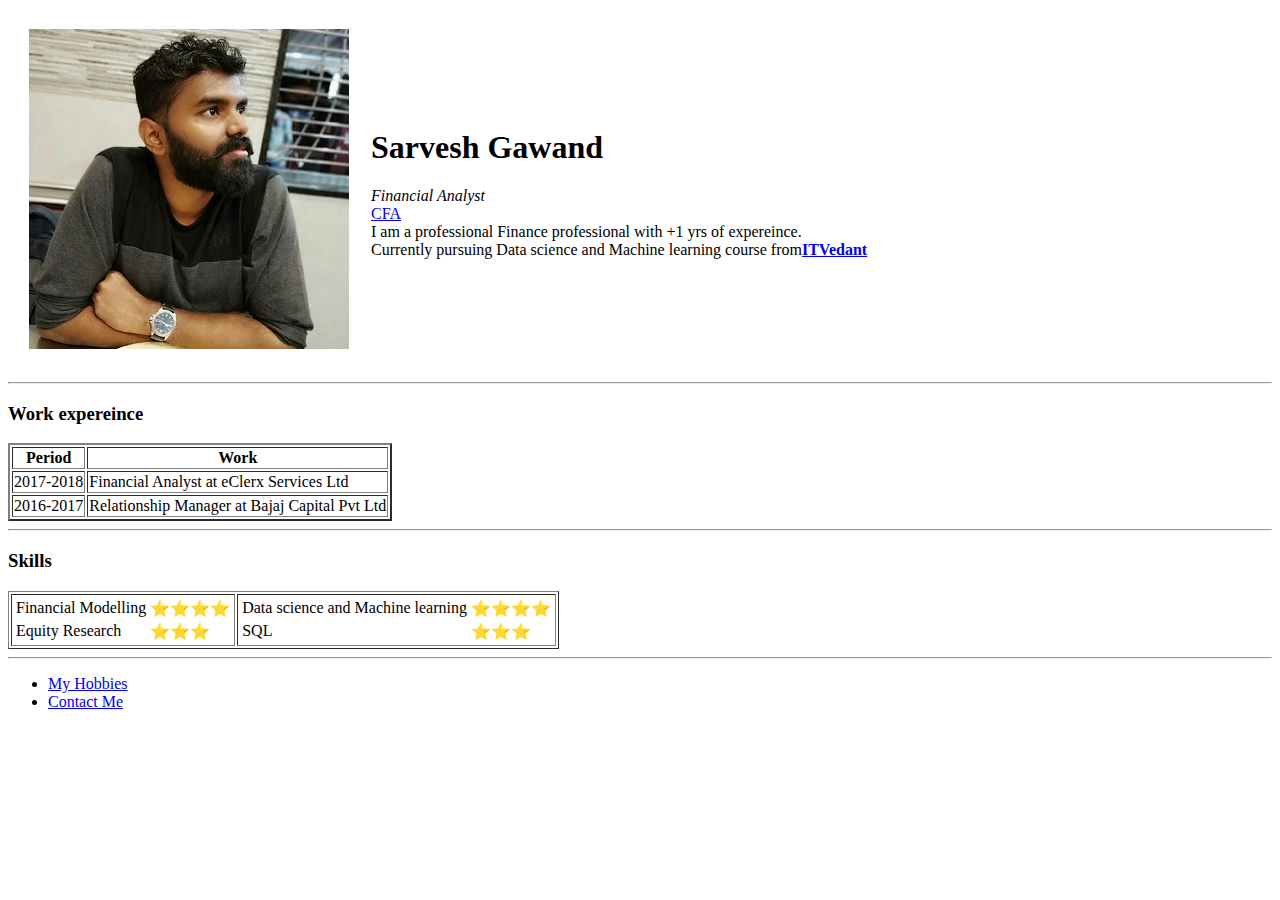
==== index.html @ cd49fa75 "Add files via upload" ====
<!DOCTYPE html>
<html lang="en" dir="ltr">

<head>
  <meta charset="utf-8">
  <title>Sarvesh Personal site</title>
</head>

<body>
  <table cellspacing="20">
    <tr>
      <td><img src="min.jpg" alt="Sarvesh profile image"></td>
      <td>
        <h1 centre>Sarvesh Gawand</h1>
        <p><em>Financial Analyst</em>
          <br>
          <a href="https://basno.com/bug7bef2">CFA</a><br>
          I am a professional Finance professional with +1 yrs of expereince.<br>
          Currently pursuing Data science and Machine learning course from<a href="https://www.itvedant.com/"><strong>ITVedant</strong></a>
      </td>
    </tr>
  </table>


  <hr>

  </ul>
  <h3>Work expereince</h3>
  <table border="2px">
    <thead>
      <tr>
        <th>Period</th>
        <th>Work</th>
      </tr>
    </thead>
    <tr>
      <td>2017-2018</td>
      <td>Financial Analyst at eClerx Services Ltd</td>
    </tr>
    <tr>
      <td>2016-2017</td>
      <td>Relationship Manager at Bajaj Capital Pvt Ltd</td>
    </tr>

  </table>
  <hr>
  <h3>Skills</h3>
<table border="1px">
  <tr>
    <td>
      <table>
        <tr>
          <td>Financial Modelling</td>
          <td>⭐⭐⭐⭐</td>
        </tr>
        <tr>
          <td>Equity Research</td>
          <td>⭐⭐⭐</td>
        </tr>
      </table>
    </td>
    <td>
      <table>
        <tr>
          <td>Data science and Machine learning</td>
          <td>⭐⭐⭐⭐</td>
        </tr>
        <tr>
          <td>SQL</td>
          <td>⭐⭐⭐</td>
        </tr>
      </table>
    </td>
  </tr>
</table>

<hr>
  <ul>
    <li><a href="Hobbies.html">My Hobbies</a></li>
    <li><a href="Contact.html">Contact Me</a></li>
  </ul>
  </p>
</body>

</html>
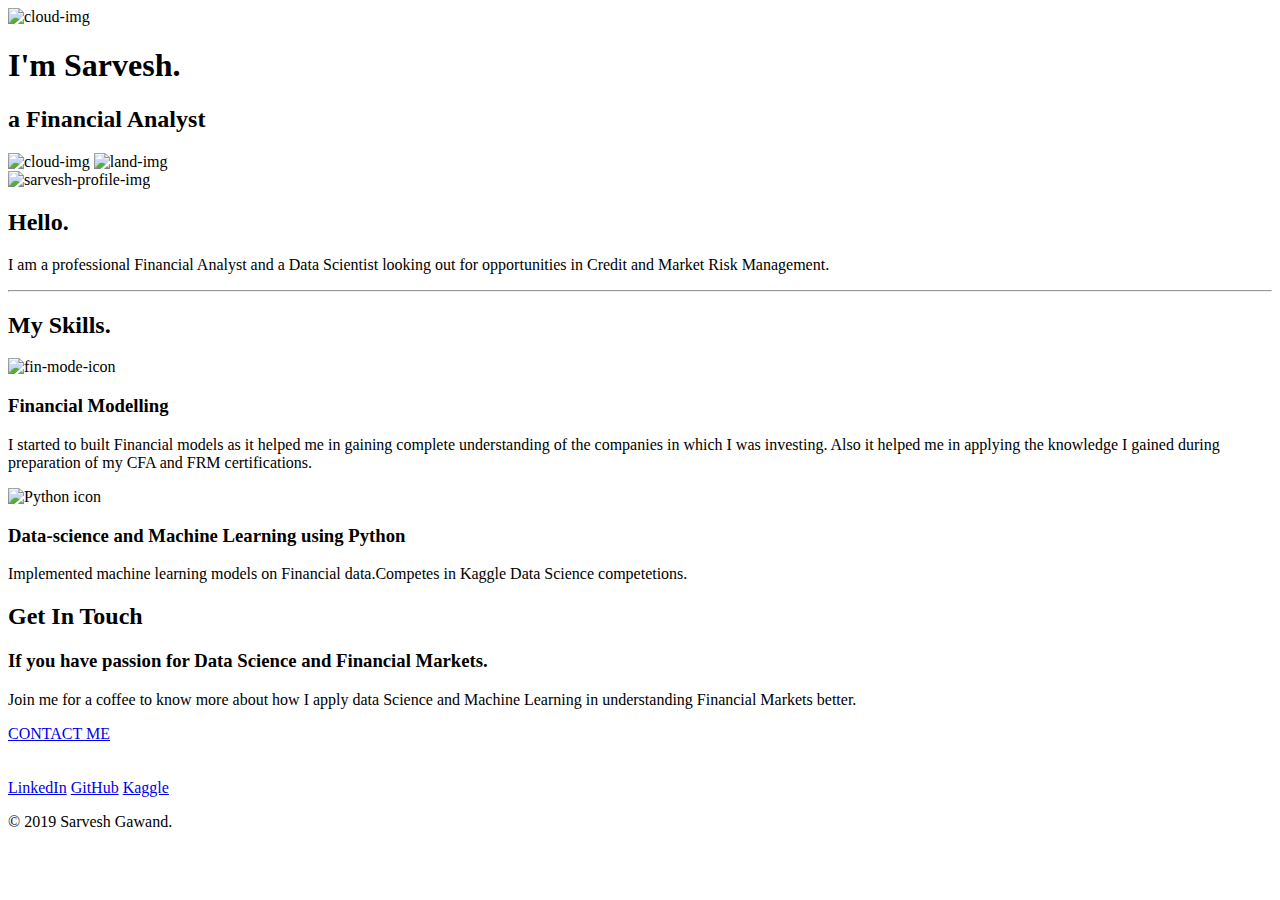
==== commit 9f18e266: "Add files via upload" ====
--- a/index.html
+++ b/index.html
@@ -1,85 +1,59 @@
 <!DOCTYPE html>
 <html lang="en" dir="ltr">
+  <head>
+    <meta charset="utf-8">
+    <title>Sarvesh Gawand</title>
+    <link rel="stylesheet" href="css/styles.css">
+    <link rel="icon" href="favicon.ico">
+    <link href="https://fonts.googleapis.com/css?family=Merienda|Merienda+One|Merriweather+Sans|Sacramento&display=swap" rel="stylesheet">
+     </head>
+  <body>
+    
+    <div class="top-conatiner">
+      <img class = "top-cloud" src="Images/white-cloud.png" alt="cloud-img">
 
-<head>
-  <meta charset="utf-8">
-  <title>Sarvesh Personal site</title>
-</head>
+      <h1>I'm Sarvesh.</h1>
+      <h2>a Financial Analyst</h2>
+      <img class="bottom-cloud" src="Images/white-cloud.png" alt="cloud-img"> 
+      <img src="Images/land.svg" alt="land-img">   
+    </div>
 
-<body>
-  <table cellspacing="20">
-    <tr>
-      <td><img src="min.jpg" alt="Sarvesh profile image"></td>
-      <td>
-        <h1 centre>Sarvesh Gawand</h1>
-        <p><em>Financial Analyst</em>
-          <br>
-          <a href="https://basno.com/bug7bef2">CFA</a><br>
-          I am a professional Finance professional with +1 yrs of expereince.<br>
-          Currently pursuing Data science and Machine learning course from<a href="https://www.itvedant.com/"><strong>ITVedant</strong></a>
-      </td>
-    </tr>
-  </table>
+    <div class="middle-container">
+        <div class="profile">
+          <img src="Images/profile.jpg" alt="sarvesh-profile-img">
+          <h2>Hello.</h2>
+          <p class ="intro"> I am a professional Financial Analyst and a Data Scientist  looking out for opportunities in Credit and Market Risk Management.</p>
+        </div>
+        <hr>
+        <div class="skills">
+          <h2>My Skills.</h2>
+          <div class="skill-row">
+            <img class="fin-mod" src="Images/Financial modelling.png" alt="fin-mode-icon">
+            <h3>Financial Modelling</h3>
+            <p>I started to built Financial models as it helped me in gaining complete understanding of the companies in which I was investing. Also it helped me in applying the knowledge I gained during preparation of my CFA and FRM certifications.</p>
+          </div>
+          <div class="skill-row">
+            <img class="Data" src="Images/python.png" alt="Python icon">
+            <h3>Data-science and Machine Learning using Python</h3>
+            <p>Implemented machine learning models on Financial data.Competes in Kaggle Data Science competetions.</p>
+          </div>
+        </div>
+        <div class="contact-me">
+            <h2>Get In Touch</h2>
+            <h3>If you have passion for Data Science and Financial Markets.</h3>
+            <p class = "contact-message">Join me for a coffee to know more about how I apply data Science and Machine Learning in understanding Financial Markets better.</p>
+            <a class="btn" href="mailto:sarvesh.gawand@gmail.com">CONTACT ME</a><br><br><br>
+        </div>
+        
+    </div>
+        
 
-
-  <hr>
-
-  </ul>
-  <h3>Work expereince</h3>
-  <table border="2px">
-    <thead>
-      <tr>
-        <th>Period</th>
-        <th>Work</th>
-      </tr>
-    </thead>
-    <tr>
-      <td>2017-2018</td>
-      <td>Financial Analyst at eClerx Services Ltd</td>
-    </tr>
-    <tr>
-      <td>2016-2017</td>
-      <td>Relationship Manager at Bajaj Capital Pvt Ltd</td>
-    </tr>
-
-  </table>
-  <hr>
-  <h3>Skills</h3>
-<table border="1px">
-  <tr>
-    <td>
-      <table>
-        <tr>
-          <td>Financial Modelling</td>
-          <td>⭐⭐⭐⭐</td>
-        </tr>
-        <tr>
-          <td>Equity Research</td>
-          <td>⭐⭐⭐</td>
-        </tr>
-      </table>
-    </td>
-    <td>
-      <table>
-        <tr>
-          <td>Data science and Machine learning</td>
-          <td>⭐⭐⭐⭐</td>
-        </tr>
-        <tr>
-          <td>SQL</td>
-          <td>⭐⭐⭐</td>
-        </tr>
-      </table>
-    </td>
-  </tr>
-</table>
-
-<hr>
-  <ul>
-    <li><a href="Hobbies.html">My Hobbies</a></li>
-    <li><a href="Contact.html">Contact Me</a></li>
-  </ul>
-  </p>
-</body>
-
+  <div class="bottom-container">
+          <a class="footer-link" href="https://www.linkedin.com/in/sarvesh-gawand-99610942/">LinkedIn</a>
+          <a class="footer-link" href="https://github.com/sarveshgawand">GitHub</a>
+          <a class="footer-link" href="https://www.kaggle.com/sarveshgawand">Kaggle</a>
+          <p class = "copyright">© 2019 Sarvesh Gawand.</p>
+      </div>
+  
+  </body>
 </html>
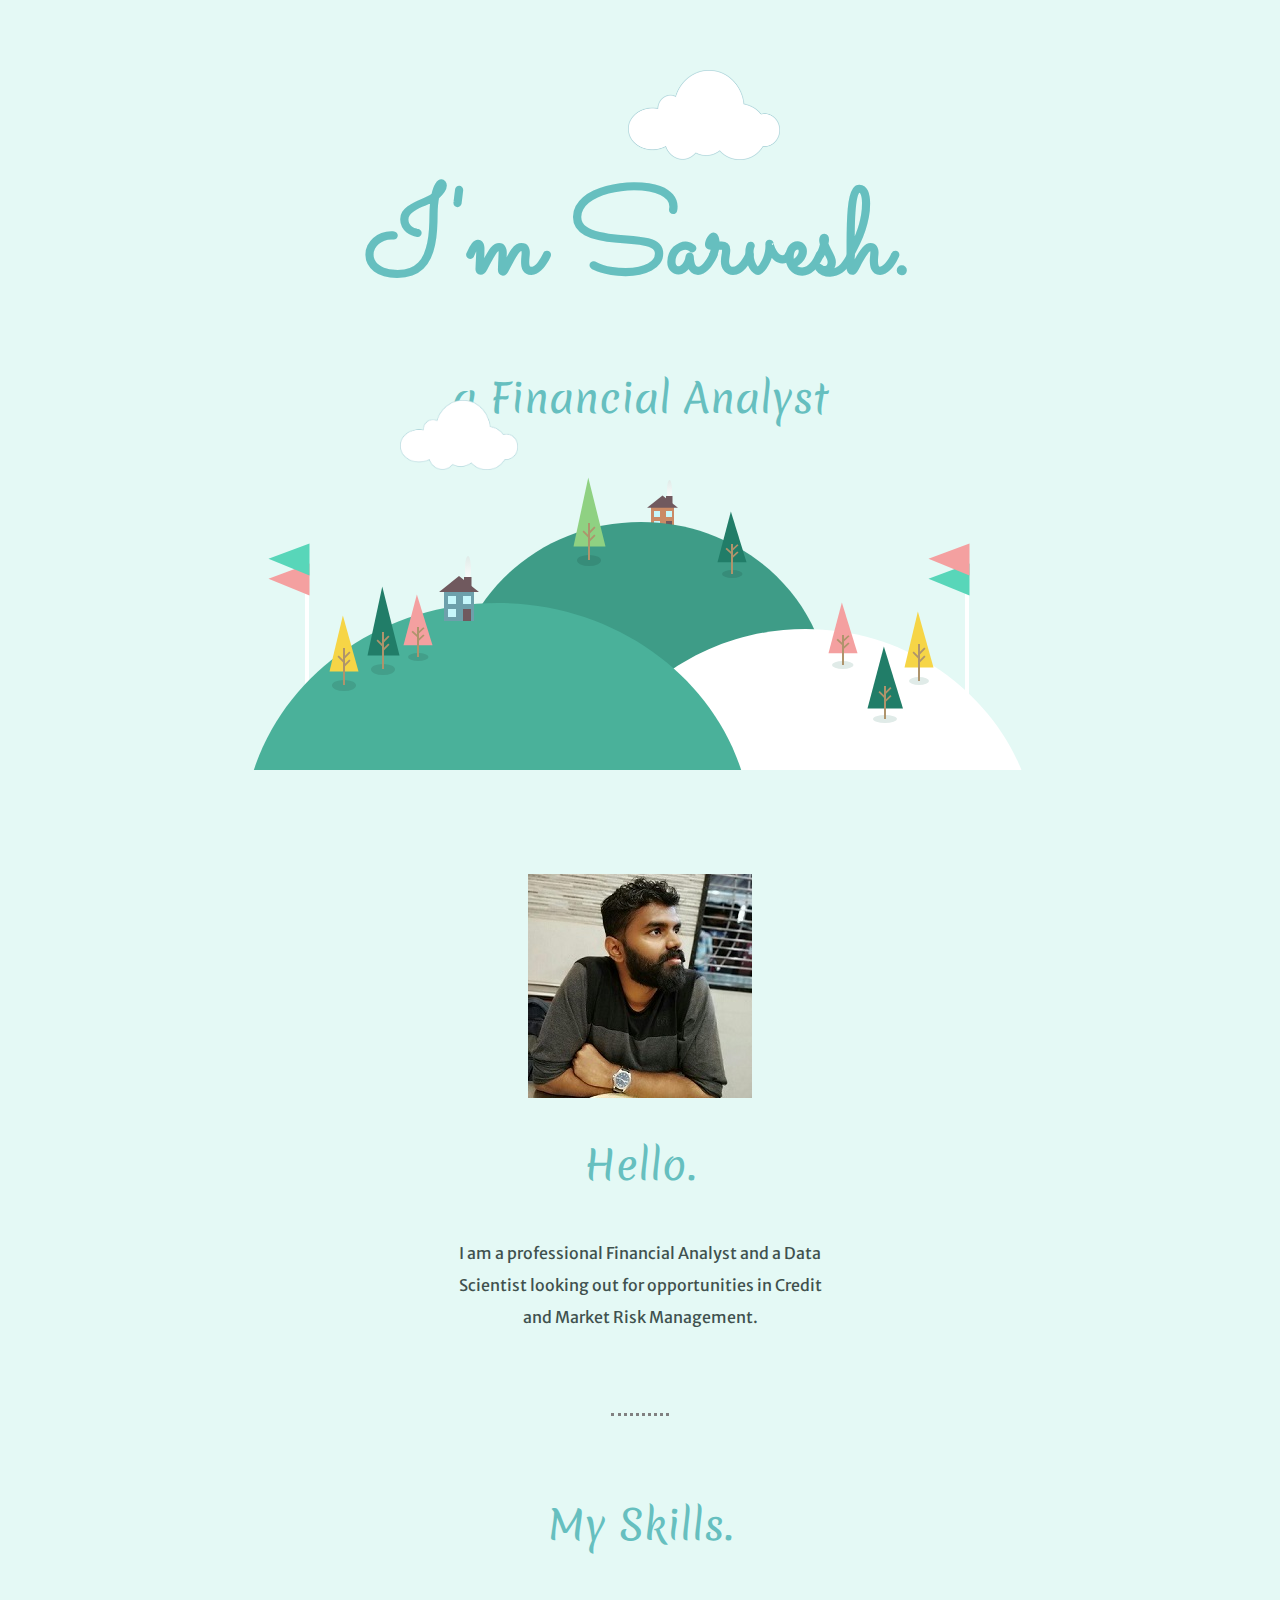
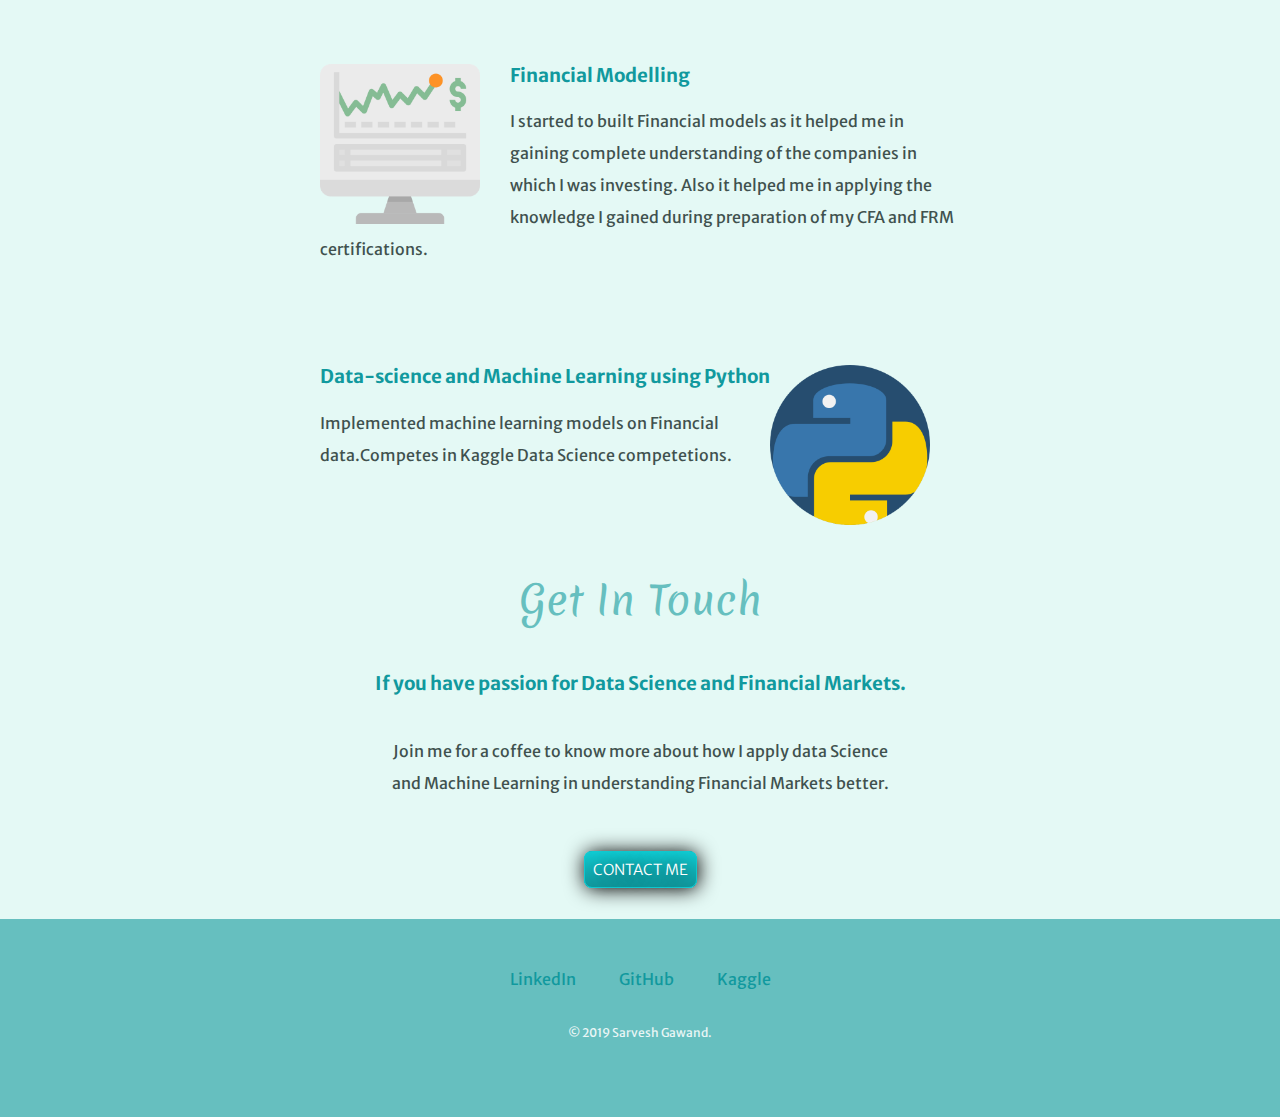
==== commit 03f0de2f: "Add files via upload" ====
--- a/index.html
+++ b/index.html
@@ -3,24 +3,24 @@
   <head>
     <meta charset="utf-8">
     <title>Sarvesh Gawand</title>
-    <link rel="stylesheet" href="css/styles.css">
+    <link rel="stylesheet" href="styles.css">
     <link rel="icon" href="favicon.ico">
     <link href="https://fonts.googleapis.com/css?family=Merienda|Merienda+One|Merriweather+Sans|Sacramento&display=swap" rel="stylesheet">
      </head>
   <body>
     
     <div class="top-conatiner">
-      <img class = "top-cloud" src="Images/white-cloud.png" alt="cloud-img">
+      <img class = "top-cloud" src="white-cloud.png" alt="cloud-img">
 
       <h1>I'm Sarvesh.</h1>
       <h2>a Financial Analyst</h2>
-      <img class="bottom-cloud" src="Images/white-cloud.png" alt="cloud-img"> 
-      <img src="Images/land.svg" alt="land-img">   
+      <img class="bottom-cloud" src="white-cloud.png" alt="cloud-img"> 
+      <img src="land.svg" alt="land-img">   
     </div>
 
     <div class="middle-container">
         <div class="profile">
-          <img src="Images/profile.jpg" alt="sarvesh-profile-img">
+          <img src="profile.jpg" alt="sarvesh-profile-img">
           <h2>Hello.</h2>
           <p class ="intro"> I am a professional Financial Analyst and a Data Scientist  looking out for opportunities in Credit and Market Risk Management.</p>
         </div>
@@ -28,12 +28,12 @@
         <div class="skills">
           <h2>My Skills.</h2>
           <div class="skill-row">
-            <img class="fin-mod" src="Images/Financial modelling.png" alt="fin-mode-icon">
+            <img class="fin-mod" src="Financial modelling.png" alt="fin-mode-icon">
             <h3>Financial Modelling</h3>
             <p>I started to built Financial models as it helped me in gaining complete understanding of the companies in which I was investing. Also it helped me in applying the knowledge I gained during preparation of my CFA and FRM certifications.</p>
           </div>
           <div class="skill-row">
-            <img class="Data" src="Images/python.png" alt="Python icon">
+            <img class="Data" src="python.png" alt="Python icon">
             <h3>Data-science and Machine Learning using Python</h3>
             <p>Implemented machine learning models on Financial data.Competes in Kaggle Data Science competetions.</p>
           </div>
--- a/styles.css
+++ b/styles.css
@@ -0,0 +1,143 @@
+.top-conatiner{
+background-color: #e4f9f5;
+position: relative;
+padding-top: 110px;
+padding-bottom: 100px;
+  
+}
+.middle-container{
+background-color: #e4f9f5;
+}
+.bottom-container{
+background-color: #66BFBF;
+padding: 50px 0 40px;
+}
+
+h1{
+margin: 50px auto 0px auto;
+font-family: 'Sacramento', cursive;
+font-size: 120px;
+color: #66BFBF;
+}
+h2{
+font-family: 'Merienda', cursive;
+font-size: 40px;
+color: #66BFBF;
+font-weight: normal;
+padding-bottom: 10px;
+}
+h3{
+color: #11999E;
+}
+p{
+line-height: 2;
+}
+
+hr{
+border: dotted grey;
+border-bottom: none;
+width: 4%;
+margin: 80px auto;
+}
+
+
+.intro{
+width: 30%;
+margin: auto;
+}
+.contact-message{
+width: 40%;
+margin: 40px auto 60px;
+}
+.skill-row{
+width: 50%;
+margin: 100px auto 100px auto;
+text-align: left;
+
+}
+.fin-mod{
+  width: 25%;
+  float: left;
+  margin-right: 30px;
+}
+.Data{
+  width: 25%;
+  float: right;
+  margin-right: 30px;
+}
+
+
+a{
+  color: #11999E;
+  font-family: 'Merriweather Sans', sans-serif;
+  margin: 10px 20px;
+  text-decoration: none;
+}
+
+a:hover{
+  color: #EAF6F6;
+}
+body{
+  color: #40514e;
+  margin: 0px;
+  text-align: center;
+  font-family: 'Merriweather Sans', sans-serif;
+}
+.top-cloud{
+  position: absolute;
+  right: 500px;
+  top: 70px;
+  height: 90px;
+}
+
+.bottom-cloud{
+  position: absolute;
+  left: 400px;
+  top: 400px;
+  height: 70px;
+}
+.copyright{
+  color: #eaf6f6;
+  font-size: 0.75rem;
+  padding: 20px 0;
+}
+
+.btn {
+  background: #11CDD4;
+  background-image: -webkit-linear-gradient(top, #11CDD4, #11999E);
+  background-image: -moz-linear-gradient(top, #11CDD4, #11999E);
+  background-image: -ms-linear-gradient(top, #11CDD4, #11999E);
+  background-image: -o-linear-gradient(top, #11CDD4, #11999E);
+  background-image: linear-gradient(to bottom, #11CDD4, #11999E);
+  -webkit-border-radius: 8px;
+  -moz-border-radius: 8px;
+  border-radius: 8px;
+  color: #FFFFFF;
+  font-family: 'Merriweather Sans', sans-serif;
+  font-size: 15px;
+  font-weight: 100;
+  padding: 8px;
+  box-shadow: 1px 1px 20px 0px #000000;
+  -webkit-box-shadow: 1px 1px 20px 0px #000000;
+  -moz-box-shadow: 1px 1px 20px 0px #000000;
+  text-shadow: 1px 1px 20px #000000;
+  border: solid #11CDD4 1px;
+  text-decoration: none;
+  margin: auto;
+  cursor: pointer;
+  
+}
+
+.btn:hover {
+  border: solid #2BC4AD 1px;
+  background: #30E3CB;
+  background-image: -webkit-linear-gradient(top, #30E3CB, #2BC4AD);
+  background-image: -moz-linear-gradient(top, #30E3CB, #2BC4AD);
+  background-image: -ms-linear-gradient(top, #30E3CB, #2BC4AD);
+  background-image: -o-linear-gradient(top, #30E3CB, #2BC4AD);
+  background-image: linear-gradient(to bottom, #30E3CB, #2BC4AD);
+  -webkit-border-radius: 8px;
+  -moz-border-radius: 8px;
+  border-radius: 8px;
+  text-decoration: none;
+}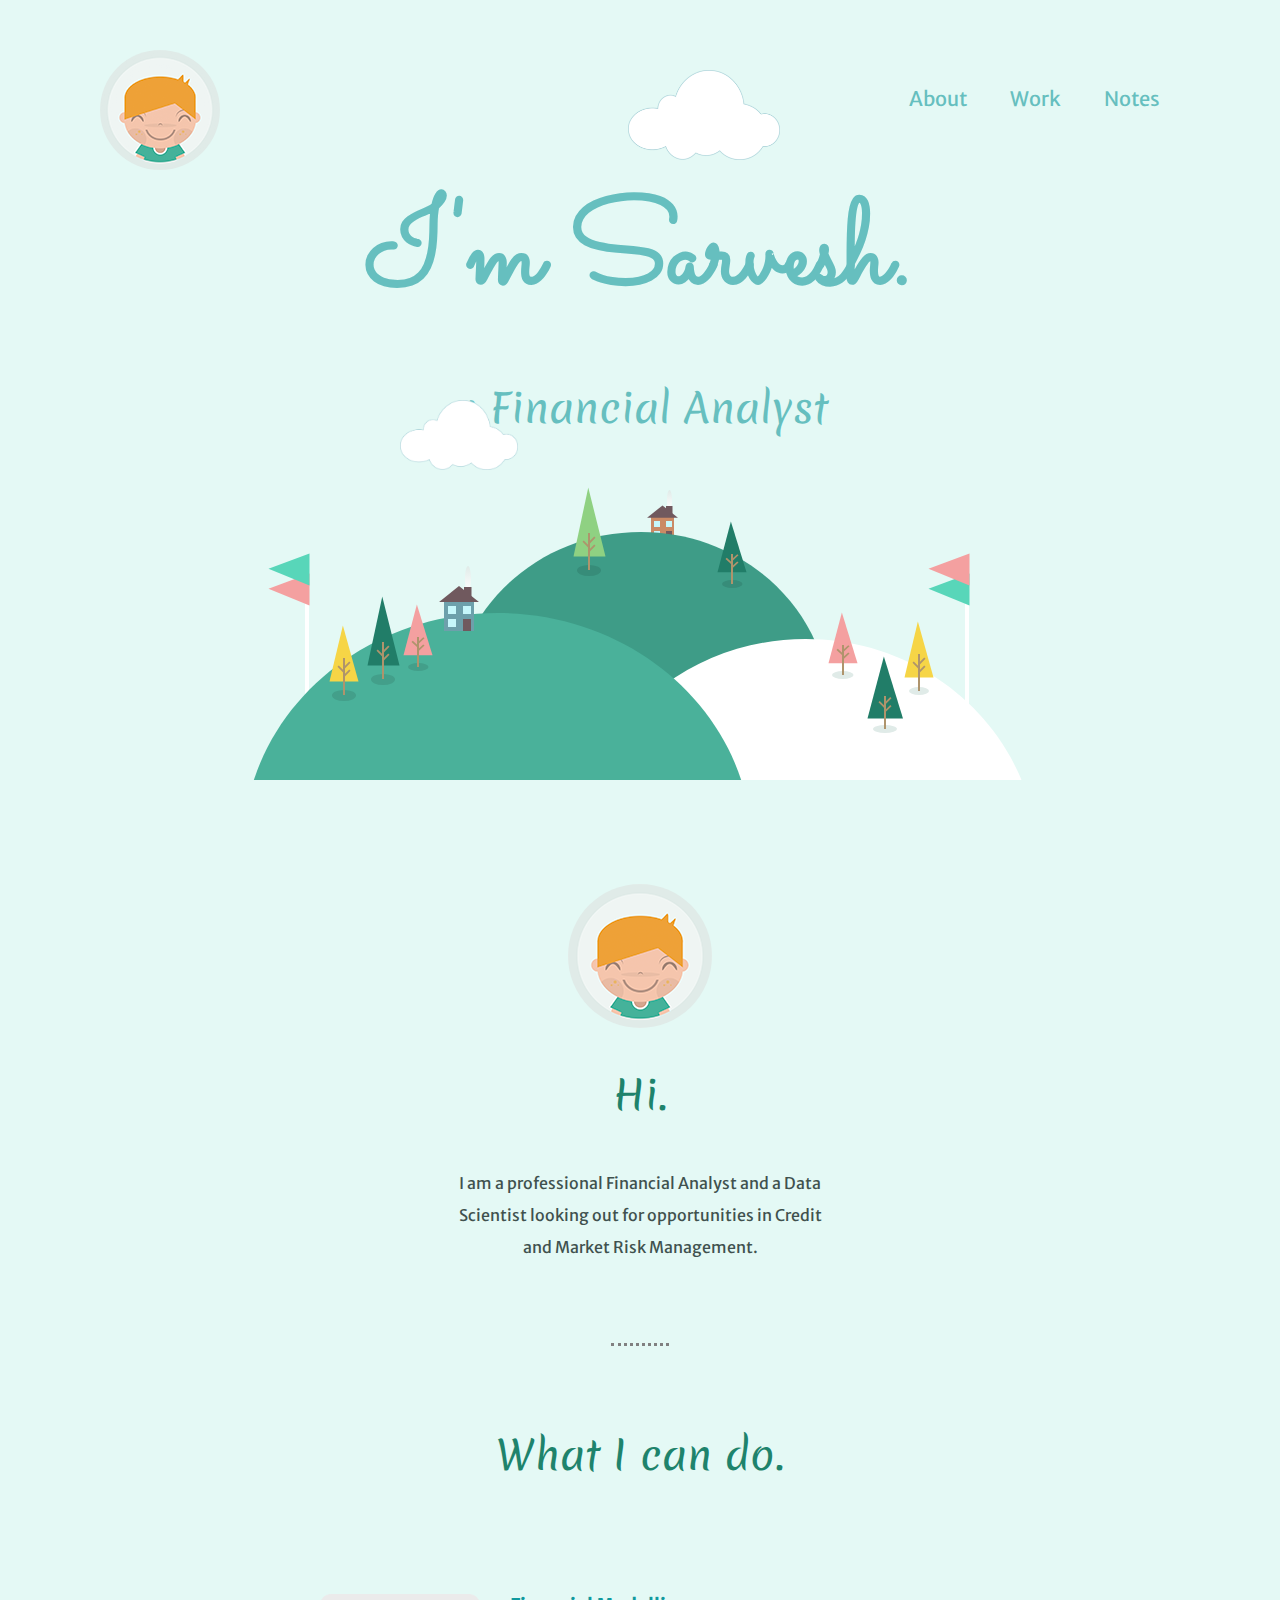
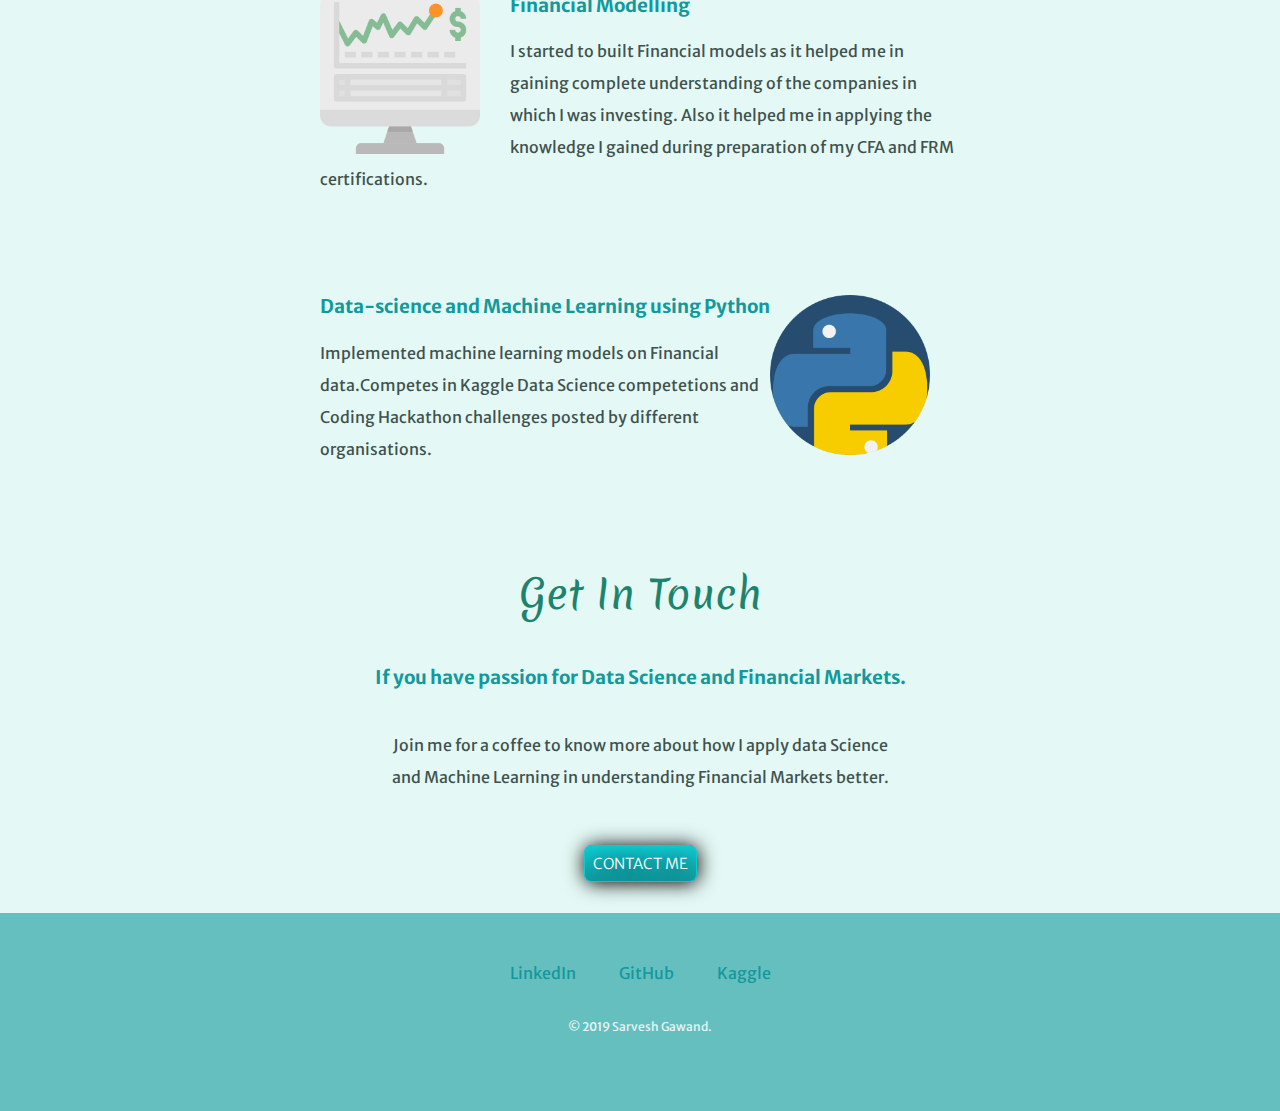
==== commit 5c47e016: "Add files via upload" ====
--- a/index.html
+++ b/index.html
@@ -3,15 +3,30 @@
   <head>
     <meta charset="utf-8">
     <title>Sarvesh Gawand</title>
+    <meta name="description" content="The portfolio of Sarvesh Gawand, a finance professional based in Mumbai, India." />
+	  <meta name="keywords" content="sarvesh, gawand, CFA, FRM, Data Science, Machine learning,market risk, Credit risk, Financial modelling" />
+	
     <link rel="stylesheet" href="styles.css">
     <link rel="icon" href="favicon.ico">
     <link href="https://fonts.googleapis.com/css?family=Merienda|Merienda+One|Merriweather+Sans|Sacramento&display=swap" rel="stylesheet">
      </head>
   <body>
     
-    <div class="top-conatiner">
+    <div class="top-container">
       <img class = "top-cloud" src="white-cloud.png" alt="cloud-img">
-
+      <img class ="cartoon" src="cartoon.png" alt="cartoon">  		
+        <nav id="top-nav">
+        
+          <ul class="nav-list transistion">
+          
+                        <li><a class="nav" href="index.html">About</a></li>
+                        <li><a class="nav" href="work.html">Work</a></li>
+                        <li><a class="nav" href="notes.html">Notes</a></li>
+                                      
+          </ul>
+        
+        </nav>
+      
       <h1>I'm Sarvesh.</h1>
       <h2>a Financial Analyst</h2>
       <img class="bottom-cloud" src="white-cloud.png" alt="cloud-img"> 
@@ -20,13 +35,13 @@
 
     <div class="middle-container">
         <div class="profile">
-          <img src="profile.jpg" alt="sarvesh-profile-img">
-          <h2>Hello.</h2>
+          <img src="pic.png" style="border-radius: 150px;">
+          <h2 class="head">Hi.</h2>
           <p class ="intro"> I am a professional Financial Analyst and a Data Scientist  looking out for opportunities in Credit and Market Risk Management.</p>
         </div>
         <hr>
         <div class="skills">
-          <h2>My Skills.</h2>
+          <h2 class="head">What I can do.</h2>
           <div class="skill-row">
             <img class="fin-mod" src="Financial modelling.png" alt="fin-mode-icon">
             <h3>Financial Modelling</h3>
@@ -35,11 +50,11 @@
           <div class="skill-row">
             <img class="Data" src="python.png" alt="Python icon">
             <h3>Data-science and Machine Learning using Python</h3>
-            <p>Implemented machine learning models on Financial data.Competes in Kaggle Data Science competetions.</p>
+            <p>Implemented machine learning models on Financial data.Competes in Kaggle Data Science competetions and Coding Hackathon challenges posted by different organisations.</p>
           </div>
         </div>
         <div class="contact-me">
-            <h2>Get In Touch</h2>
+            <h2 class="head">Get In Touch</h2>
             <h3>If you have passion for Data Science and Financial Markets.</h3>
             <p class = "contact-message">Join me for a coffee to know more about how I apply data Science and Machine Learning in understanding Financial Markets better.</p>
             <a class="btn" href="mailto:sarvesh.gawand@gmail.com">CONTACT ME</a><br><br><br>
--- a/styles.css
+++ b/styles.css
@@ -1,9 +1,20 @@
-.top-conatiner{
+.top-container{
 background-color: #e4f9f5;
 position: relative;
-padding-top: 110px;
+padding-top: 70px;
 padding-bottom: 100px;
   
+}
+
+ul {
+  list-style-type: none;
+  margin-right: 100px;
+  padding: 0;
+  float: right;
+}
+li{
+  display: inline;
+  font-size: 20px;
 }
 .middle-container{
 background-color: #e4f9f5;
@@ -11,10 +22,11 @@
 .bottom-container{
 background-color: #66BFBF;
 padding: 50px 0 40px;
+color: #11999E;
 }
 
 h1{
-margin: 50px auto 0px auto;
+margin: 100px auto 0px auto;
 font-family: 'Sacramento', cursive;
 font-size: 120px;
 color: #66BFBF;
@@ -29,6 +41,9 @@
 h3{
 color: #11999E;
 }
+.head{
+  color: #1e836c;
+}
 p{
 line-height: 2;
 }
@@ -77,6 +92,16 @@
 a:hover{
   color: #EAF6F6;
 }
+
+.nav{
+color: #66BFBF;
+}
+.nav:hover{
+  color: #11999E;
+}
+
+
+
 body{
   color: #40514e;
   margin: 0px;
@@ -95,6 +120,17 @@
   left: 400px;
   top: 400px;
   height: 70px;
+}
+
+.cartoon{
+ position: absolute;
+ left: 100px;
+ top: 50px;
+ border-radius: 72px;
+}
+.profile{
+  position: relative;
+  border-radius: 100px;
 }
 .copyright{
   color: #eaf6f6;
@@ -140,4 +176,251 @@
   -moz-border-radius: 8px;
   border-radius: 8px;
   text-decoration: none;
+}
+
+
+/* Work page styling*/
+
+.pencil{
+  border-radius: 100px;
+  width: 200px;
+  height: 200px;
+}
+
+.flag1{
+  position: absolute;
+  left: 400px;
+  top: 220px;
+   
+}
+
+.flag2{
+  position: absolute;
+  right: 400px;
+  top: 220px;
+  
+}
+.classifier{
+  width: 900px;
+  height: 300px;
+  margin-top: 50px;
+  margin-bottom: 50px;
+}
+
+.block-1{
+  background-color: white;
+  padding: 50px;
+}
+.intro-1{
+  width: 40%;
+  margin: auto;
+  }
+  
+.block-2{
+  background-color: #7dcc93;
+  color: white;
+  padding: 50px;
+}
+.block-3{
+background-color: #f76160;
+color: white;
+padding: 50px;
+}
+.block-4{
+  background-color: #21364b;
+  color: white;
+  padding: 50px;
+}
+.btn-1 {
+  background: #192430;
+  background-image: -webkit-linear-gradient(top, #192430,#192430 );
+  background-image: -moz-linear-gradient(top,#192430, #192430);
+  background-image: -ms-linear-gradient(top,#192430, #192430);
+  background-image: -o-linear-gradient(top,#192430, #192430);
+  background-image: linear-gradient(to bottom, #192430, #192430);
+  -webkit-border-radius: 20px;
+  -moz-border-radius: 20px;
+  border-radius: 20px;
+  color: #FFFFFF;
+  font-family: 'Merriweather Sans', sans-serif;
+  font-size: 20px;
+  font-weight: 100;
+  padding: 10px;
+  box-shadow: 1px 1px 20px 0px #000000;
+  -webkit-box-shadow: 1px 1px 20px 0px #000000;
+  -moz-box-shadow: 1px 1px 20px 0px #000000;
+  text-shadow: 1px 1px 20px #000000;
+  border: solid #192430 1px;
+  text-decoration: none;
+  margin: auto;
+  cursor: pointer;
+  
+}
+
+.btn-1:hover {
+  border: solid #192430 1px;
+  background: #192430;
+  background-image: -webkit-linear-gradient(top, #192430,#192430 );
+  background-image: -moz-linear-gradient(top,#192430, #192430);
+  background-image: -ms-linear-gradient(top,#192430, #192430);
+  background-image: -o-linear-gradient(top,#192430, #192430);
+  background-image: linear-gradient(to bottom, #192430, #192430);
+  -webkit-border-radius: 20px;
+  -moz-border-radius: 20px;
+  border-radius: 20px;
+  text-decoration: none;
+}
+
+
+.btn-2 {
+  background: silver;
+  background-image: -webkit-linear-gradient(top,silver,silver );
+  background-image: -moz-linear-gradient(top,silver,silver);
+  background-image: -ms-linear-gradient(top,silver,silver);
+  background-image: -o-linear-gradient(top,silver,silver);
+  background-image: linear-gradient(to bottom,silver,silver);
+  -webkit-border-radius: 20px;
+  -moz-border-radius: 20px;
+  border-radius: 20px;
+  color: black;
+  font-family: 'Merriweather Sans', sans-serif;
+  font-size: 20px;
+  font-weight: 100;
+  padding: 10px;
+  box-shadow: 1px 1px 20px 0px #000000;
+  -webkit-box-shadow: 1px 1px 20px 0px #000000;
+  -moz-box-shadow: 1px 1px 20px 0px #000000;
+  text-shadow: 1px 1px 20px #000000;
+  border: solid #192430 1px;
+  text-decoration: none;
+  margin: auto;
+  cursor: pointer;
+  
+}
+
+.btn-2:hover {
+  border: solid silver 1px;
+  background: silver;
+  background-image: -webkit-linear-gradient(top,silver,silver );
+  background-image: -moz-linear-gradient(top,silver,silver);
+  background-image: -ms-linear-gradient(top,silver,silver);
+  background-image: -o-linear-gradient(top,silver,silver);
+  background-image: linear-gradient(to bottom,silver,silver);
+  -webkit-border-radius: 20px;
+  -moz-border-radius: 20px;
+  border-radius: 20px;
+  text-decoration: none;
+}
+
+
+.btn-3 {
+  background: #f8d467;
+  background-image: -webkit-linear-gradient(top,#f8d467,#f8d467 );
+  background-image: -moz-linear-gradient(top,#f8d467,#f8d467);
+  background-image: -ms-linear-gradient(top,#f8d467,#f8d467);
+  background-image: -o-linear-gradient(top,#f8d467,#f8d467);
+  background-image: linear-gradient(to bottom,#f8d467,#f8d467);
+  -webkit-border-radius: 20px;
+  -moz-border-radius: 20px;
+  border-radius: 20px;
+  color: #8c6c07;
+  font-family: 'Merriweather Sans', sans-serif;
+  font-size: 20px;
+  font-weight: 100;
+  padding: 10px;
+  box-shadow: 1px 1px 20px 0px #000000;
+  -webkit-box-shadow: 1px 1px 20px 0px #000000;
+  -moz-box-shadow: 1px 1px 20px 0px #000000;
+  text-shadow: 1px 1px 20px #000000;
+  border: solid #192430 1px;
+  text-decoration: none;
+  margin: auto;
+  cursor: pointer;
+  
+}
+
+.btn-3:hover {
+  border: solid #f8d467 1px;
+  background: #f8d467;
+  background-image: -webkit-linear-gradient(top,#f8d467,#f8d467 );
+  background-image: -moz-linear-gradient(top,#f8d467,#f8d467);
+  background-image: -ms-linear-gradient(top,#f8d467,#f8d467);
+  background-image: -o-linear-gradient(top,#f8d467,#f8d467);
+  background-image: linear-gradient(to bottom,#f8d467,#f8d467);
+  -webkit-border-radius: 20px;
+  -moz-border-radius: 20px;
+  border-radius: 20px;
+  text-decoration: none;
+}
+
+
+.btn-4 {
+  background: #11CDD4;
+  background-image: -webkit-linear-gradient(top, #11CDD4, #11999E);
+  background-image: -moz-linear-gradient(top, #11CDD4, #11999E);
+  background-image: -ms-linear-gradient(top, #11CDD4, #11999E);
+  background-image: -o-linear-gradient(top, #11CDD4, #11999E);
+  background-image: linear-gradient(to bottom, #11CDD4, #11999E);
+  -webkit-border-radius: 20px;
+  -moz-border-radius: 20px;
+  border-radius: 20px;
+  color: #FFFFFF;
+  font-family: 'Merriweather Sans', sans-serif;
+  font-size: 20px;
+  font-weight: 100;
+  padding: 10px;
+  box-shadow: 1px 1px 20px 0px #000000;
+  -webkit-box-shadow: 1px 1px 20px 0px #000000;
+  -moz-box-shadow: 1px 1px 20px 0px #000000;
+  text-shadow: 1px 1px 20px #000000;
+  border: solid #11CDD4 1px;
+  text-decoration: none;
+  margin: auto;
+  cursor: pointer;
+  
+}
+
+.btn-4:hover {
+  border: solid #2BC4AD 1px;
+  background: #30E3CB;
+  background-image: -webkit-linear-gradient(top, #30E3CB, #2BC4AD);
+  background-image: -moz-linear-gradient(top, #30E3CB, #2BC4AD);
+  background-image: -ms-linear-gradient(top, #30E3CB, #2BC4AD);
+  background-image: -o-linear-gradient(top, #30E3CB, #2BC4AD);
+  background-image: linear-gradient(to bottom, #30E3CB, #2BC4AD);
+  -webkit-border-radius: 20px;
+  -moz-border-radius: 20px;
+  border-radius: 20px;
+  text-decoration: none;
+}
+
+
+
+
+
+
+
+
+
+
+
+/* Notes styling */
+.intro-2{
+  width: 50%;
+  margin-left: 300px;
+  text-align: left;
+  }
+
+.note{
+  margin-left: 300px;
+  text-align: left;
+}
+.note-img{
+  width: 700px;
+  height: 200px;
+}
+
+.note-img-2{
+  width: 800px;
+  height: 400px;
 }